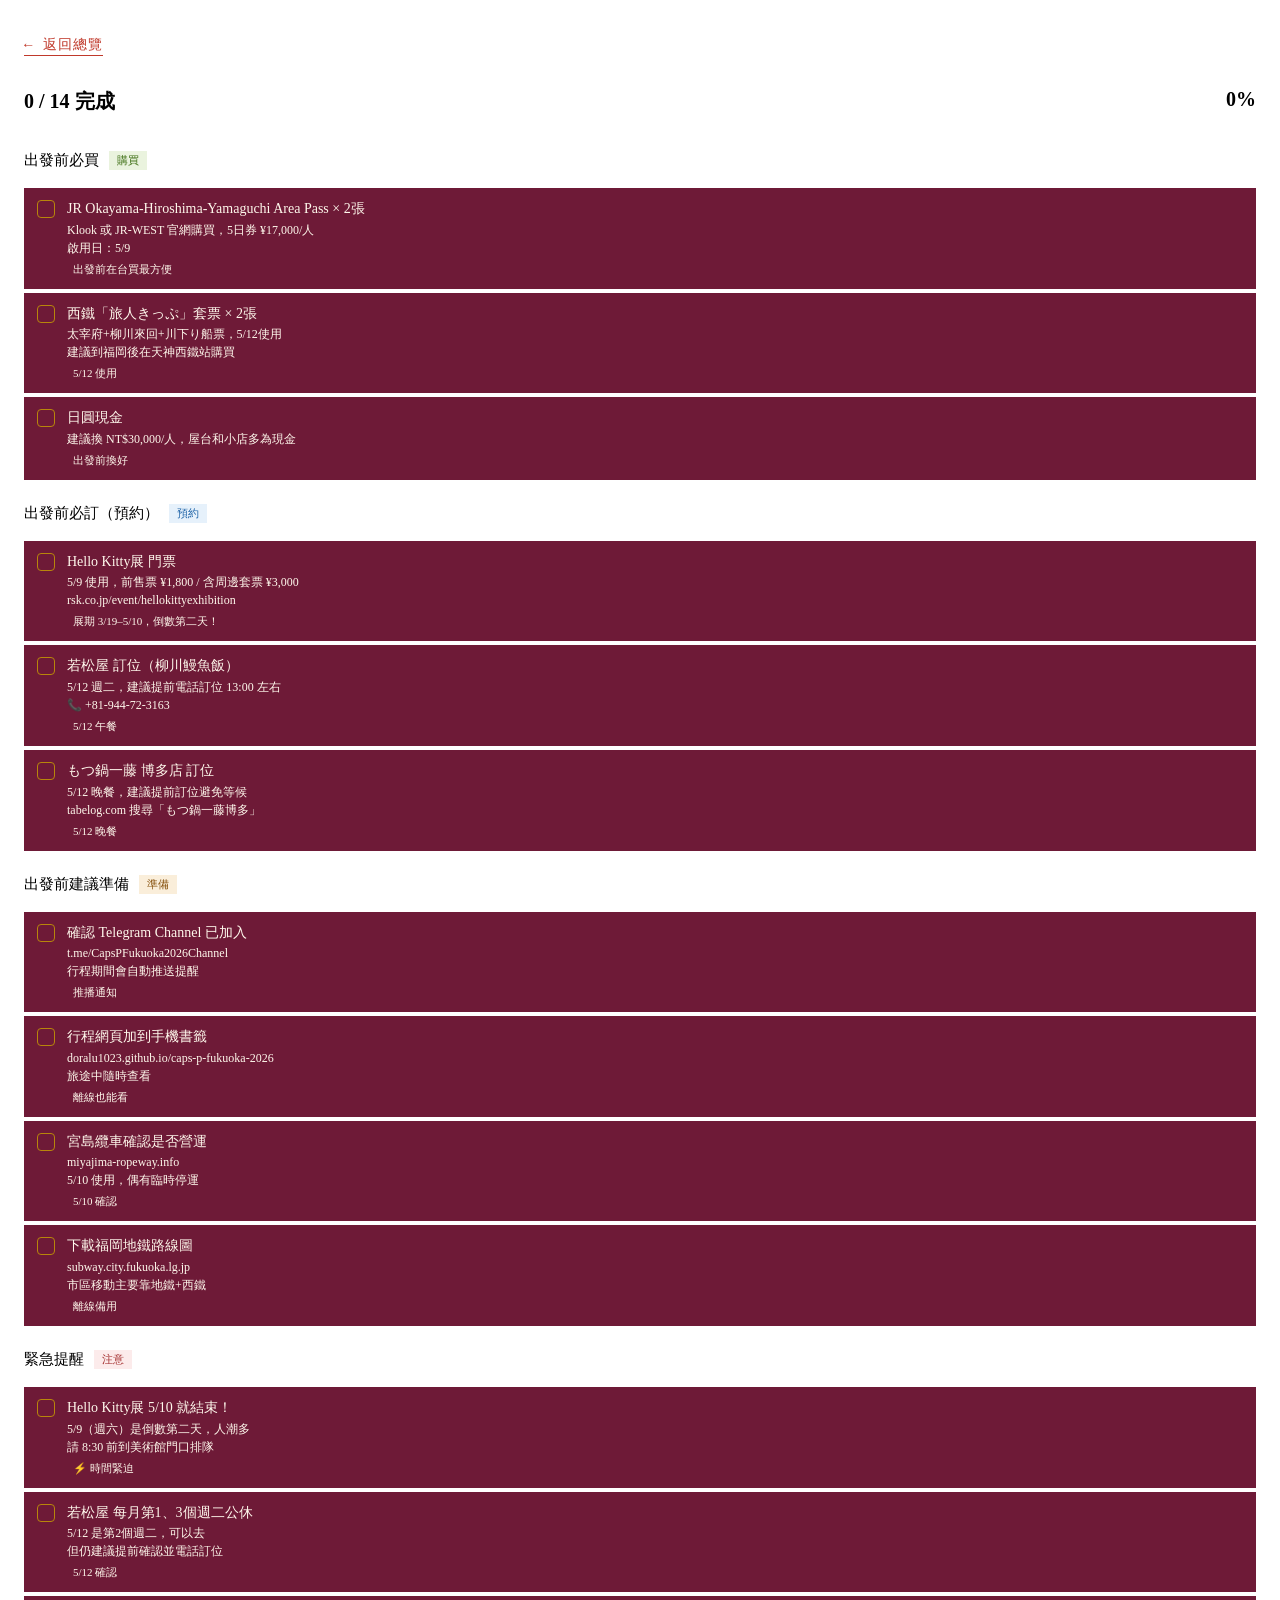
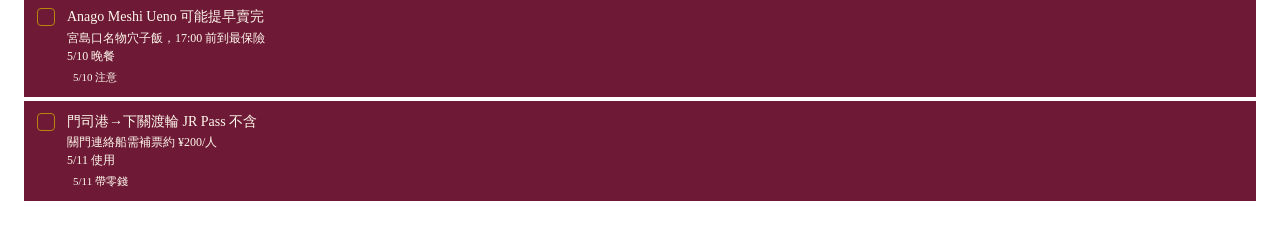
==== fukuoka_checklist.html @ ee33e753 "travel checklist" ====
<!DOCTYPE html>
<html lang="en">
<head>
  <meta charset="UTF-8">
  <meta name="viewport" content="width=device-width, initial-scale=1.0">
  <title>福岡行前Checklist</title>

  <style>
  :root {
    --ink: #1a1208;
    --paper: #f5f0e8;
    --red: #c0392b;
    --gold: #b8860b;
    --muted: #7a6f5e;
    --line: #d4c9b0;
  }
  * { box-sizing: border-box; margin: 0; padding: 0; }
  body { font-family: var(--font-sans); }
  .wrap { padding: 1.5rem; }
  .section { margin-bottom: 1.5rem; }
  .section-header {
    display: flex; align-items: center; gap: 10px;
    margin-bottom: 10px;
    padding-bottom: 8px;
    border-bottom: 0.5px solid var(--color-border-tertiary);
  }
  .section-title { font-size: 15px; font-weight: 500; color: var(--color-text-primary); }
  .badge {
    font-size: 11px; padding: 2px 8px;
    border-radius: var(--border-radius-md);
    font-weight: 500;
  }
  .badge-urgent { background: #FCEBEB; color: #A32D2D; }
  .badge-book { background: #E6F1FB; color: #185FA5; }
  .badge-buy { background: #EAF3DE; color: #3B6D11; }
  .badge-prep { background: #FAEEDA; color: #854F0B; }

  .item {
    display: flex; align-items: flex-start; gap: 12px;
    background-color: #6E1A37; color: #FFF8EC;
    padding: 10px 12px;
    border-radius: var(--border-radius-md);
    cursor: pointer;
    transition: background 0.15s;
    border: 0.5px solid transparent;
    margin-bottom: 4px;
  }
  .item:hover { background: var(--color-background-secondary); color: #021A54;}
  .item.done { opacity: 0.45; }
  .item.done .item-name { text-decoration: line-through; }

  .checkbox {
    width: 18px; height: 18px; border-radius: 4px;
    border: 1.5px solid var(--gold);
    flex-shrink: 0; margin-top: 1px;
    display: flex; align-items: center; justify-content: center;
    transition: all 0.15s;
    background: var(--color-background-primary);
  }
  .item.done .checkbox {
    background: var(--color-background-success);
    border-color: var(--color-border-success);
  }
  .check-mark { display: none; font-size: 11px; color: var(--color-text-success); }
  .item.done .check-mark { display: block; }

  .item-content { flex: 1; min-width: 0; }
  .item-name { font-size: 14px; color: var(--color-text-primary); line-height: 1.4; }
  .item-detail { font-size: 12px; color: var(--color-text-secondary); margin-top: 2px; line-height: 1.5; }
  .item-tag {
    display: inline-block; margin-top: 4px;
    font-size: 11px; padding: 1px 6px;
    border-radius: var(--border-radius-md);
    border: 0.5px solid var(--color-border-tertiary);
    color: var(--color-text-secondary);
  }

  .progress-bar-wrap {
    border-radius: 99px; height: 4px;
    margin-bottom: 1.5rem; overflow: hidden;
  }
  .progress-bar {
    height: 100%; border-radius: 99px;
    background: #6E1A37;
    transition: width 0.3s ease;
  }
  .progress-label {
    font-size: 20px; color: var(--color-text-secondary); font-weight: bold;
    margin-bottom: 8px; display: flex; justify-content: space-between;
  }

  .link {
    display: inline-block;
    margin-top: 12px;
    font-family: 'DM Mono', monospace;
    font-size: 14px;
    color: var(--red);
    text-decoration: none;
    letter-spacing: 1px;
    border-bottom: 1px solid var(--red);
    padding-bottom: 1px;
  }
  .nav {margin-bottom: 2rem;}
  </style>
</head>
<body>
  
  <div class="wrap">

    <nav class="nav">
      <a class="link" href="index.html">← 返回總覽</a>
    </nav>

    <div class="progress-label">
      <span id="prog-text">0 / 0 完成</span>
      <span id="prog-pct">0%</span>
    </div>
    <div class="progress-bar-wrap">
      <div class="progress-bar" id="prog-bar" style="width:0%"></div>
    </div>

    <div id="list"></div>
  </div>

  <script>
  const SECTIONS = [
    {
      title: "出發前必買",
      badge: "buy",
      badge_text: "購買",
      items: [
        { name: "JR Okayama-Hiroshima-Yamaguchi Area Pass × 2張", detail: "Klook 或 JR-WEST 官網購買，5日券 ¥17,000/人\n啟用日：5/9", tag: "出發前在台買最方便" },
        { name: "西鐵「旅人きっぷ」套票 × 2張", detail: "太宰府+柳川來回+川下り船票，5/12使用\n建議到福岡後在天神西鐵站購買", tag: "5/12 使用" },
        { name: "日圓現金", detail: "建議換 NT$30,000/人，屋台和小店多為現金", tag: "出發前換好" },
      ]
    },
    {
      title: "出發前必訂（預約）",
      badge: "book",
      badge_text: "預約",
      items: [
        { name: "Hello Kitty展 門票", detail: "5/9 使用，前售票 ¥1,800 / 含周邊套票 ¥3,000\nrsk.co.jp/event/hellokittyexhibition", tag: "展期 3/19–5/10，倒數第二天！" },
        { name: "若松屋 訂位（柳川鰻魚飯）", detail: "5/12 週二，建議提前電話訂位 13:00 左右\n📞 +81-944-72-3163", tag: "5/12 午餐" },
        { name: "もつ鍋一藤 博多店 訂位", detail: "5/12 晚餐，建議提前訂位避免等候\ntabelog.com 搜尋「もつ鍋一藤博多」", tag: "5/12 晚餐" },
      ]
    },
    {
      title: "出發前建議準備",
      badge: "prep",
      badge_text: "準備",
      items: [
        { name: "確認 Telegram Channel 已加入", detail: "t.me/CapsPFukuoka2026Channel\n行程期間會自動推送提醒", tag: "推播通知" },
        { name: "行程網頁加到手機書籤", detail: "doralu1023.github.io/caps-p-fukuoka-2026\n旅途中隨時查看", tag: "離線也能看" },
        { name: "宮島纜車確認是否營運", detail: "miyajima-ropeway.info\n5/10 使用，偶有臨時停運", tag: "5/10 確認" },
        { name: "下載福岡地鐵路線圖", detail: "subway.city.fukuoka.lg.jp\n市區移動主要靠地鐵+西鐵", tag: "離線備用" },
      ]
    },
    {
      title: "緊急提醒",
      badge: "urgent",
      badge_text: "注意",
      items: [
        { name: "Hello Kitty展 5/10 就結束！", detail: "5/9（週六）是倒數第二天，人潮多\n請 8:30 前到美術館門口排隊", tag: "⚡ 時間緊迫" },
        { name: "若松屋 每月第1、3個週二公休", detail: "5/12 是第2個週二，可以去\n但仍建議提前確認並電話訂位", tag: "5/12 確認" },
        { name: "Anago Meshi Ueno 可能提早賣完", detail: "宮島口名物穴子飯，17:00 前到最保險\n5/10 晚餐", tag: "5/10 注意" },
        { name: "門司港→下關渡輪 JR Pass 不含", detail: "關門連絡船需補票約 ¥200/人\n5/11 使用", tag: "5/11 帶零錢" },
      ]
    }
  ];

  const badgeColors = {
    urgent: 'badge-urgent',
    book: 'badge-book',
    buy: 'badge-buy',
    prep: 'badge-prep'
  };

  const state = {};
  let totalItems = 0;

  function buildList() {
    const listEl = document.getElementById('list');
    SECTIONS.forEach((sec, si) => {
      const secEl = document.createElement('div');
      secEl.className = 'section';

      const header = document.createElement('div');
      header.className = 'section-header';
      header.innerHTML = `
        <span class="section-title">${sec.title}</span>
        <span class="badge ${badgeColors[sec.badge]}">${sec.badge_text}</span>
      `;
      secEl.appendChild(header);

      sec.items.forEach((item, ii) => {
        const id = `${si}-${ii}`;
        state[id] = false;
        totalItems++;

        const itemEl = document.createElement('div');
        itemEl.className = 'item';
        itemEl.dataset.id = id;
        itemEl.innerHTML = `
          <div class="checkbox"><span class="check-mark">✓</span></div>
          <div class="item-content">
            <div class="item-name">${item.name}</div>
            <div class="item-detail">${item.detail.replace(/\n/g, '<br>')}</div>
            <span class="item-tag">${item.tag}</span>
          </div>
        `;
        itemEl.addEventListener('click', () => toggle(id, itemEl));
        secEl.appendChild(itemEl);
      });

      listEl.appendChild(secEl);
    });
    updateProgress();
  }

  function toggle(id, el) {
    state[id] = !state[id];
    el.classList.toggle('done', state[id]);
    updateProgress();
  }

  function updateProgress() {
    const done = Object.values(state).filter(Boolean).length;
    const pct = Math.round(done / totalItems * 100);
    document.getElementById('prog-text').textContent = `${done} / ${totalItems} 完成`;
    document.getElementById('prog-pct').textContent = `${pct}%`;
    document.getElementById('prog-bar').style.width = pct + '%';
  }

  buildList();
  </script>

</body>
</html>
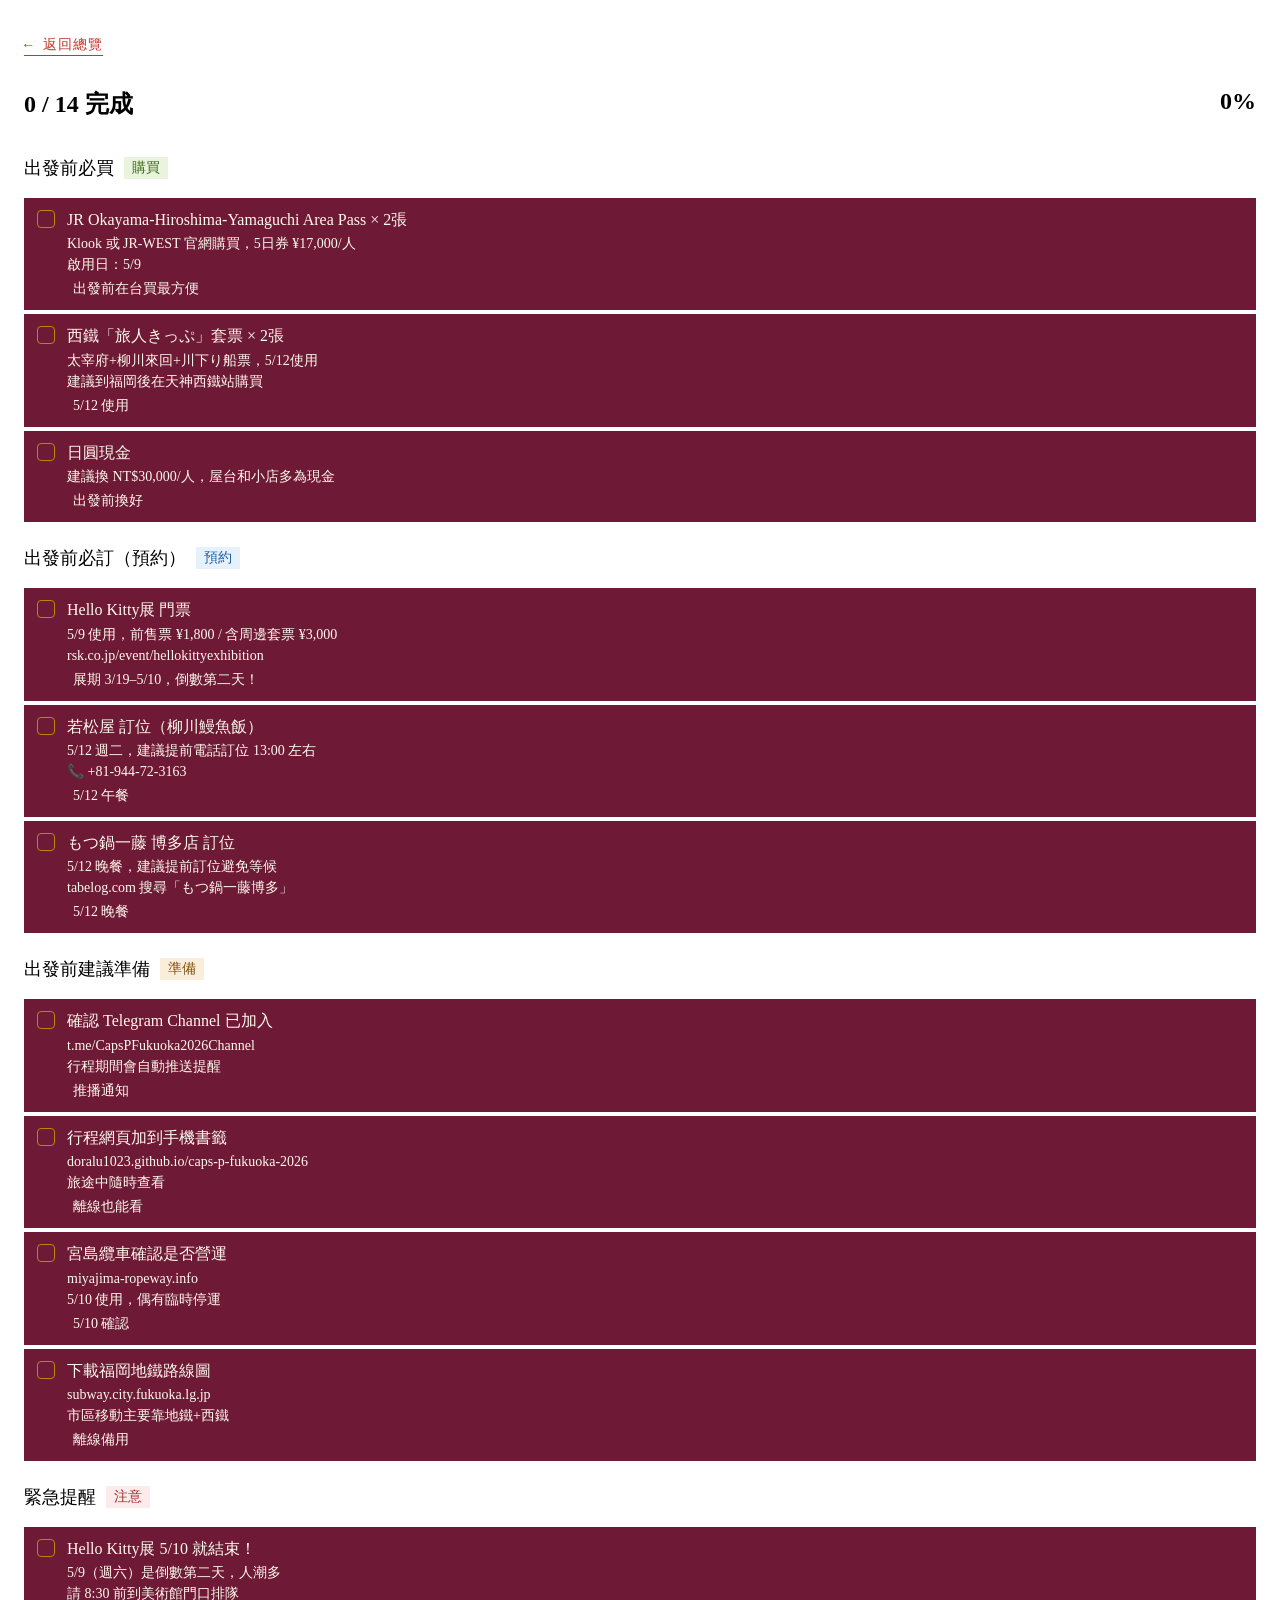
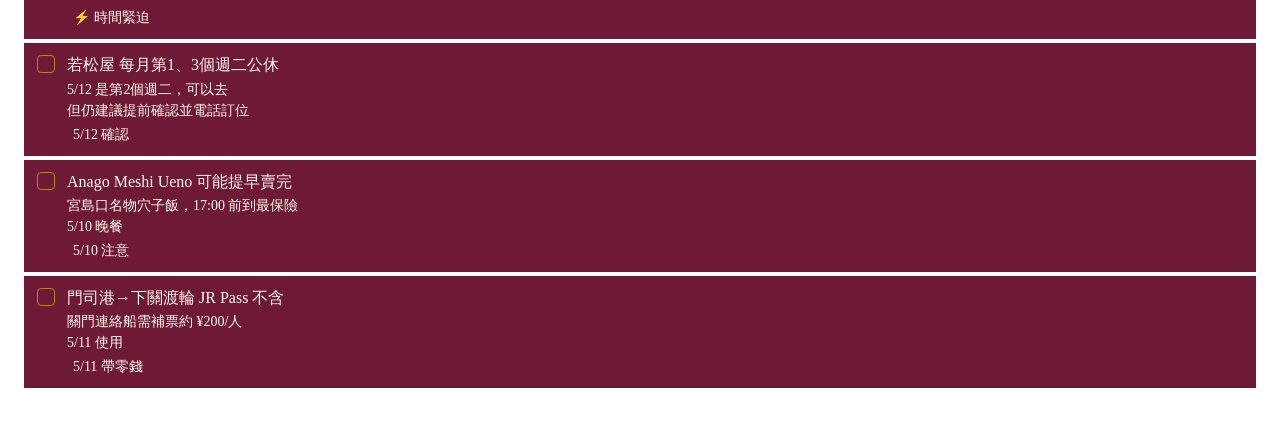
==== commit fe8d36df: "style: checklist fontsize" ====
--- a/fukuoka_checklist.html
+++ b/fukuoka_checklist.html
@@ -24,9 +24,9 @@
     padding-bottom: 8px;
     border-bottom: 0.5px solid var(--color-border-tertiary);
   }
-  .section-title { font-size: 15px; font-weight: 500; color: var(--color-text-primary); }
+  .section-title { font-size: 18px; font-weight: 500; color: var(--color-text-primary); }
   .badge {
-    font-size: 11px; padding: 2px 8px;
+    font-size: 14px; padding: 2px 8px;
     border-radius: var(--border-radius-md);
     font-weight: 500;
   }
@@ -61,15 +61,15 @@
     background: var(--color-background-success);
     border-color: var(--color-border-success);
   }
-  .check-mark { display: none; font-size: 11px; color: var(--color-text-success); }
+  .check-mark { display: none; font-size: 14px; color: var(--color-text-success); }
   .item.done .check-mark { display: block; }
 
   .item-content { flex: 1; min-width: 0; }
-  .item-name { font-size: 14px; color: var(--color-text-primary); line-height: 1.4; }
-  .item-detail { font-size: 12px; color: var(--color-text-secondary); margin-top: 2px; line-height: 1.5; }
+  .item-name { font-size: 16px; color: var(--color-text-primary); line-height: 1.4; }
+  .item-detail { font-size: 14px; color: var(--color-text-secondary); margin-top: 2px; line-height: 1.5; }
   .item-tag {
     display: inline-block; margin-top: 4px;
-    font-size: 11px; padding: 1px 6px;
+    font-size: 14px; padding: 1px 6px;
     border-radius: var(--border-radius-md);
     border: 0.5px solid var(--color-border-tertiary);
     color: var(--color-text-secondary);
@@ -85,7 +85,7 @@
     transition: width 0.3s ease;
   }
   .progress-label {
-    font-size: 20px; color: var(--color-text-secondary); font-weight: bold;
+    font-size: 24px; color: var(--color-text-secondary); font-weight: bold;
     margin-bottom: 8px; display: flex; justify-content: space-between;
   }
 
